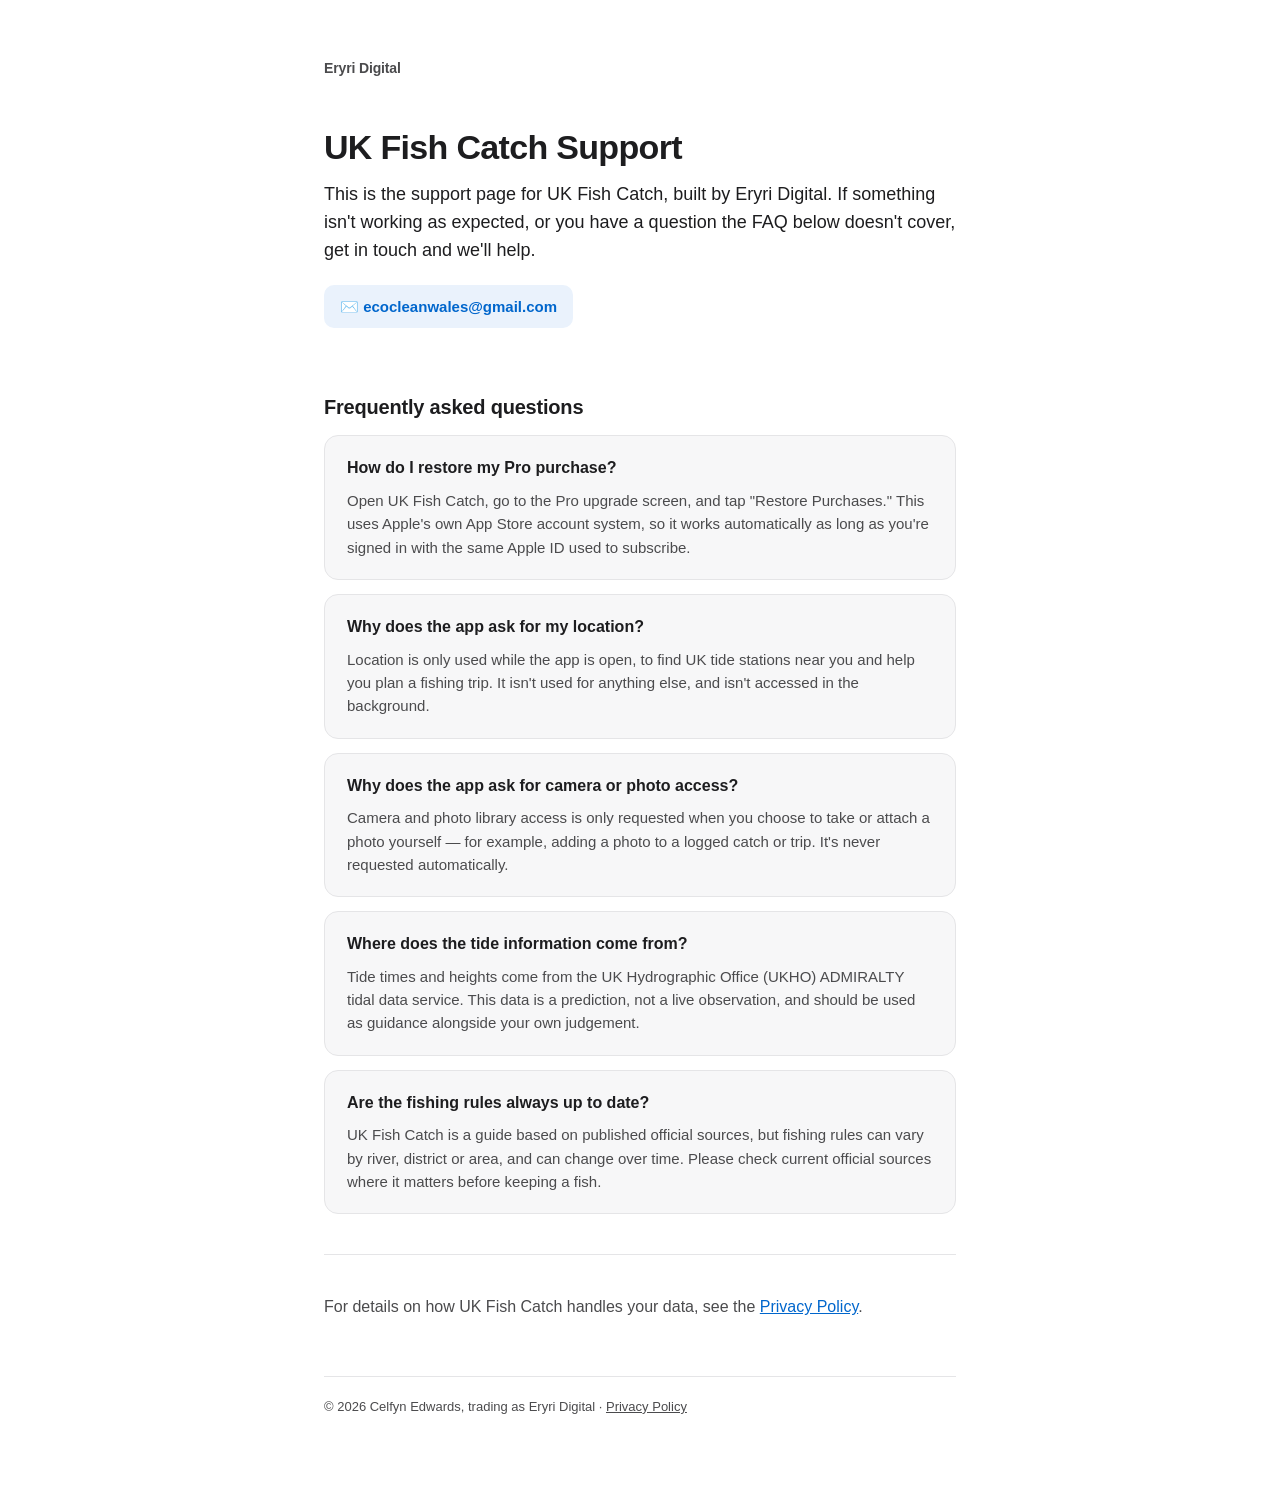
==== index.html @ be9210b2 "Add files via upload" ====
<!DOCTYPE html>
<html lang="en-GB">
<head>
  <meta charset="UTF-8" />
  <meta name="viewport" content="width=device-width, initial-scale=1" />
  <title>UK Fish Catch — Support</title>
  <meta name="description" content="Support for UK Fish Catch, the UK fishing companion app by Eryri Digital." />
  <link rel="stylesheet" href="style.css" />
</head>
<body>
  <div class="wrap">
    <header class="top">
      <a class="brand" href="index.html">Eryri Digital</a>
    </header>

    <h1>UK Fish Catch Support</h1>
    <p class="lede">
      This is the support page for UK Fish Catch, built by Eryri Digital.
      If something isn't working as expected, or you have a question the
      FAQ below doesn't cover, get in touch and we'll help.
    </p>

    <div class="email-box">
      ✉️ <a href="mailto:ecocleanwales@gmail.com">ecocleanwales@gmail.com</a>
    </div>

    <h2>Frequently asked questions</h2>

    <div class="card">
      <h3>How do I restore my Pro purchase?</h3>
      <p>
        Open UK Fish Catch, go to the Pro upgrade screen, and tap
        "Restore Purchases." This uses Apple's own App Store account
        system, so it works automatically as long as you're signed in
        with the same Apple ID used to subscribe.
      </p>
    </div>

    <div class="card">
      <h3>Why does the app ask for my location?</h3>
      <p>
        Location is only used while the app is open, to find UK tide
        stations near you and help you plan a fishing trip. It isn't
        used for anything else, and isn't accessed in the background.
      </p>
    </div>

    <div class="card">
      <h3>Why does the app ask for camera or photo access?</h3>
      <p>
        Camera and photo library access is only requested when you
        choose to take or attach a photo yourself — for example, adding
        a photo to a logged catch or trip. It's never requested
        automatically.
      </p>
    </div>

    <div class="card">
      <h3>Where does the tide information come from?</h3>
      <p>
        Tide times and heights come from the UK Hydrographic Office
        (UKHO) ADMIRALTY tidal data service. This data is a prediction,
        not a live observation, and should be used as guidance
        alongside your own judgement.
      </p>
    </div>

    <div class="card">
      <h3>Are the fishing rules always up to date?</h3>
      <p>
        UK Fish Catch is a guide based on published official sources,
        but fishing rules can vary by river, district or area, and can
        change over time. Please check current official sources where
        it matters before keeping a fish.
      </p>
    </div>

    <hr class="divider" />

    <p>
      For details on how UK Fish Catch handles your data, see the
      <a href="privacy.html">Privacy Policy</a>.
    </p>

    <footer>
      © 2026 Celfyn Edwards, trading as Eryri Digital ·
      <a href="privacy.html">Privacy Policy</a>
    </footer>
  </div>
</body>
</html>
---- style.css ----
:root {
  --ink: #1d1d1f;
  --ink-soft: #4b4b4d;
  --line: #e5e5e7;
  --card: #f7f7f8;
  --accent: #0066cc;
  --accent-soft: #eaf2fc;
  --bg: #ffffff;
  --max: 680px;
}

* {
  box-sizing: border-box;
}

html {
  -webkit-text-size-adjust: 100%;
}

body {
  margin: 0;
  background: var(--bg);
  color: var(--ink);
  font-family: -apple-system, BlinkMacSystemFont, "SF Pro Text", "Segoe UI",
    Roboto, Helvetica, Arial, sans-serif;
  line-height: 1.55;
  -webkit-font-smoothing: antialiased;
}

.wrap {
  max-width: var(--max);
  margin: 0 auto;
  padding: 56px 24px 80px;
}

header.top {
  margin-bottom: 40px;
}

.brand {
  display: inline-flex;
  align-items: center;
  gap: 8px;
  font-size: 14px;
  font-weight: 600;
  color: var(--ink-soft);
  text-decoration: none;
  letter-spacing: -0.01em;
}

.brand:hover {
  color: var(--accent);
}

h1 {
  font-size: 34px;
  font-weight: 700;
  letter-spacing: -0.02em;
  margin: 24px 0 8px;
}

h2 {
  font-size: 20px;
  font-weight: 600;
  letter-spacing: -0.01em;
  margin: 40px 0 12px;
}

p {
  margin: 0 0 16px;
  color: var(--ink-soft);
  font-size: 16px;
}

p.lede {
  font-size: 18px;
  color: var(--ink);
}

a {
  color: var(--accent);
}

ul {
  margin: 0 0 16px;
  padding-left: 20px;
  color: var(--ink-soft);
}

li {
  margin-bottom: 8px;
}

.updated {
  font-size: 13px;
  color: var(--ink-soft);
  margin-bottom: 32px;
}

.card {
  background: var(--card);
  border: 1px solid var(--line);
  border-radius: 14px;
  padding: 20px 22px;
  margin-bottom: 14px;
}

.card h3 {
  font-size: 16px;
  font-weight: 600;
  margin: 0 0 8px;
}

.card p {
  margin: 0;
  font-size: 15px;
}

.email-box {
  display: inline-block;
  background: var(--accent-soft);
  border-radius: 10px;
  padding: 10px 16px;
  font-size: 15px;
  font-weight: 500;
  margin: 4px 0 24px;
}

.email-box a {
  text-decoration: none;
  font-weight: 600;
}

.divider {
  border: none;
  border-top: 1px solid var(--line);
  margin: 40px 0;
}

footer {
  margin-top: 56px;
  padding-top: 20px;
  border-top: 1px solid var(--line);
  font-size: 13px;
  color: var(--ink-soft);
}

footer a {
  color: var(--ink-soft);
  text-decoration: underline;
}

@media (max-width: 480px) {
  .wrap {
    padding: 40px 20px 64px;
  }
  h1 {
    font-size: 28px;
  }
}
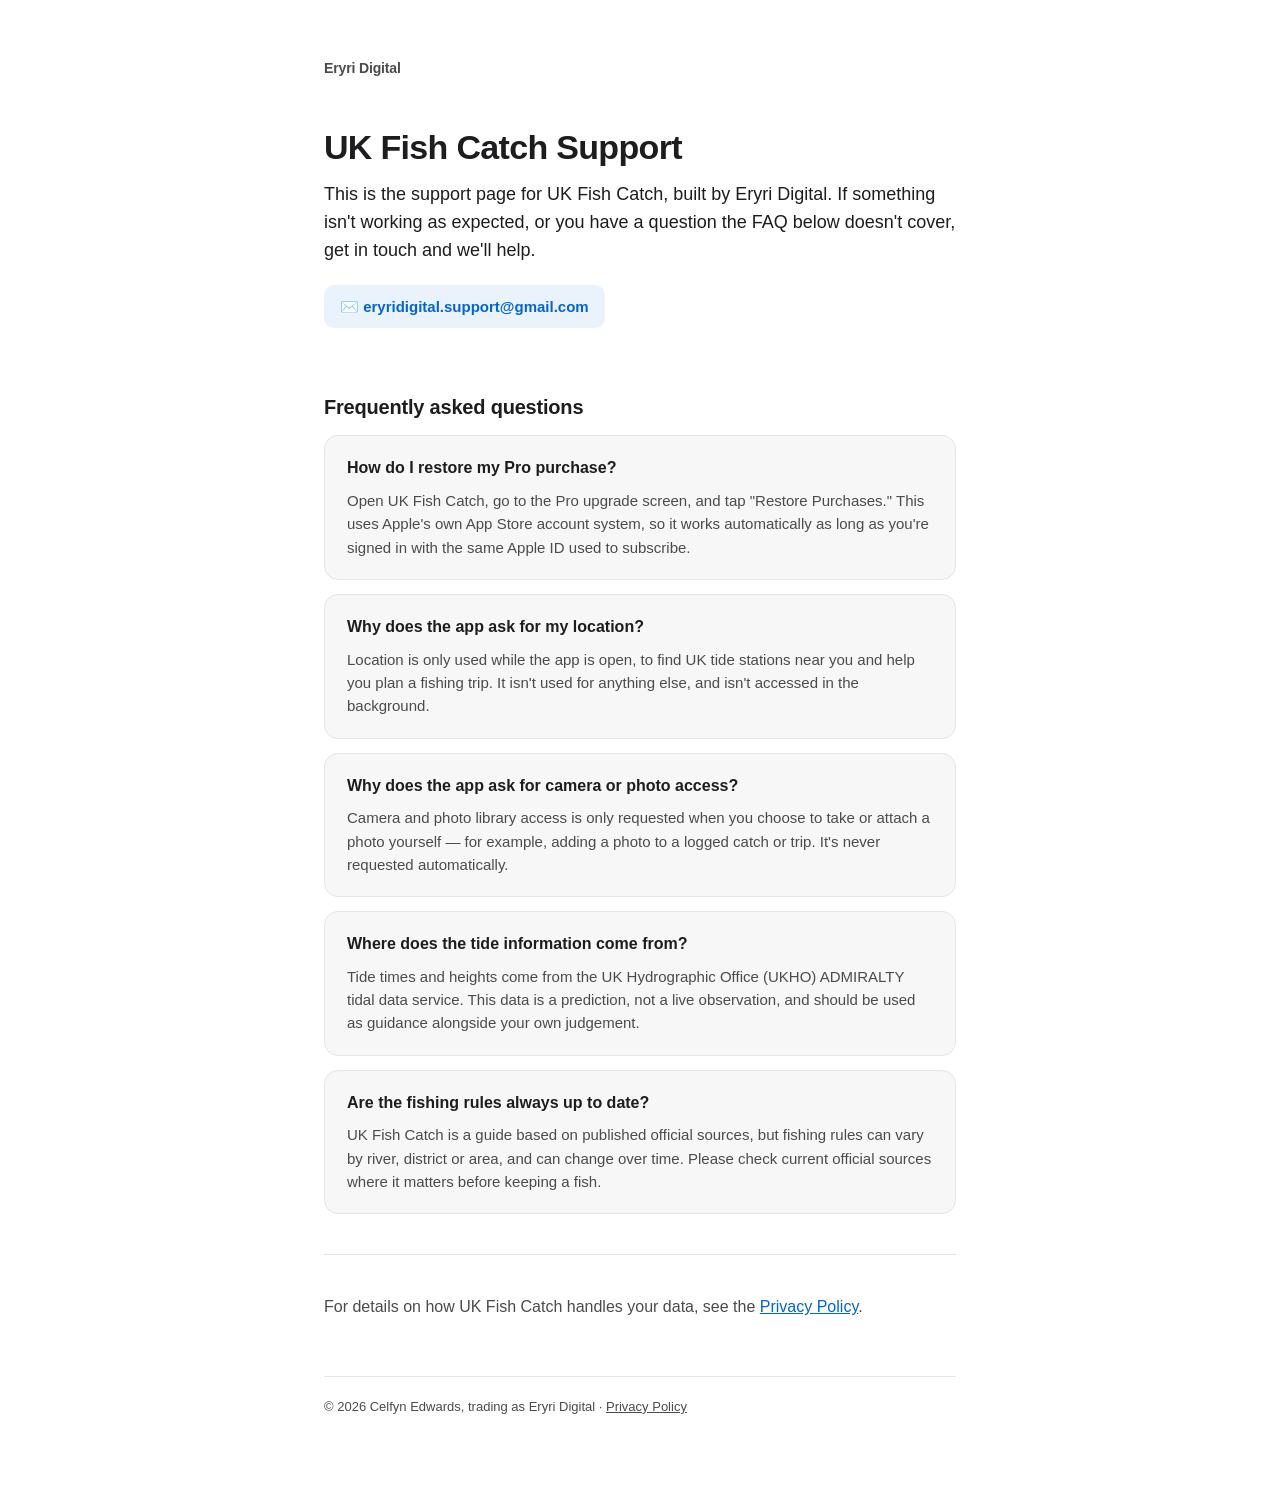
==== commit 51940458: "Update index.html" ====
--- a/index.html
+++ b/index.html
@@ -21,7 +21,7 @@
     </p>
 
     <div class="email-box">
-      ✉️ <a href="mailto:ecocleanwales@gmail.com">ecocleanwales@gmail.com</a>
+      ✉️ <a href="mailto:eryridigital.support@gmail.com">eryridigital.support@gmail.com</a>
     </div>
 
     <h2>Frequently asked questions</h2>
